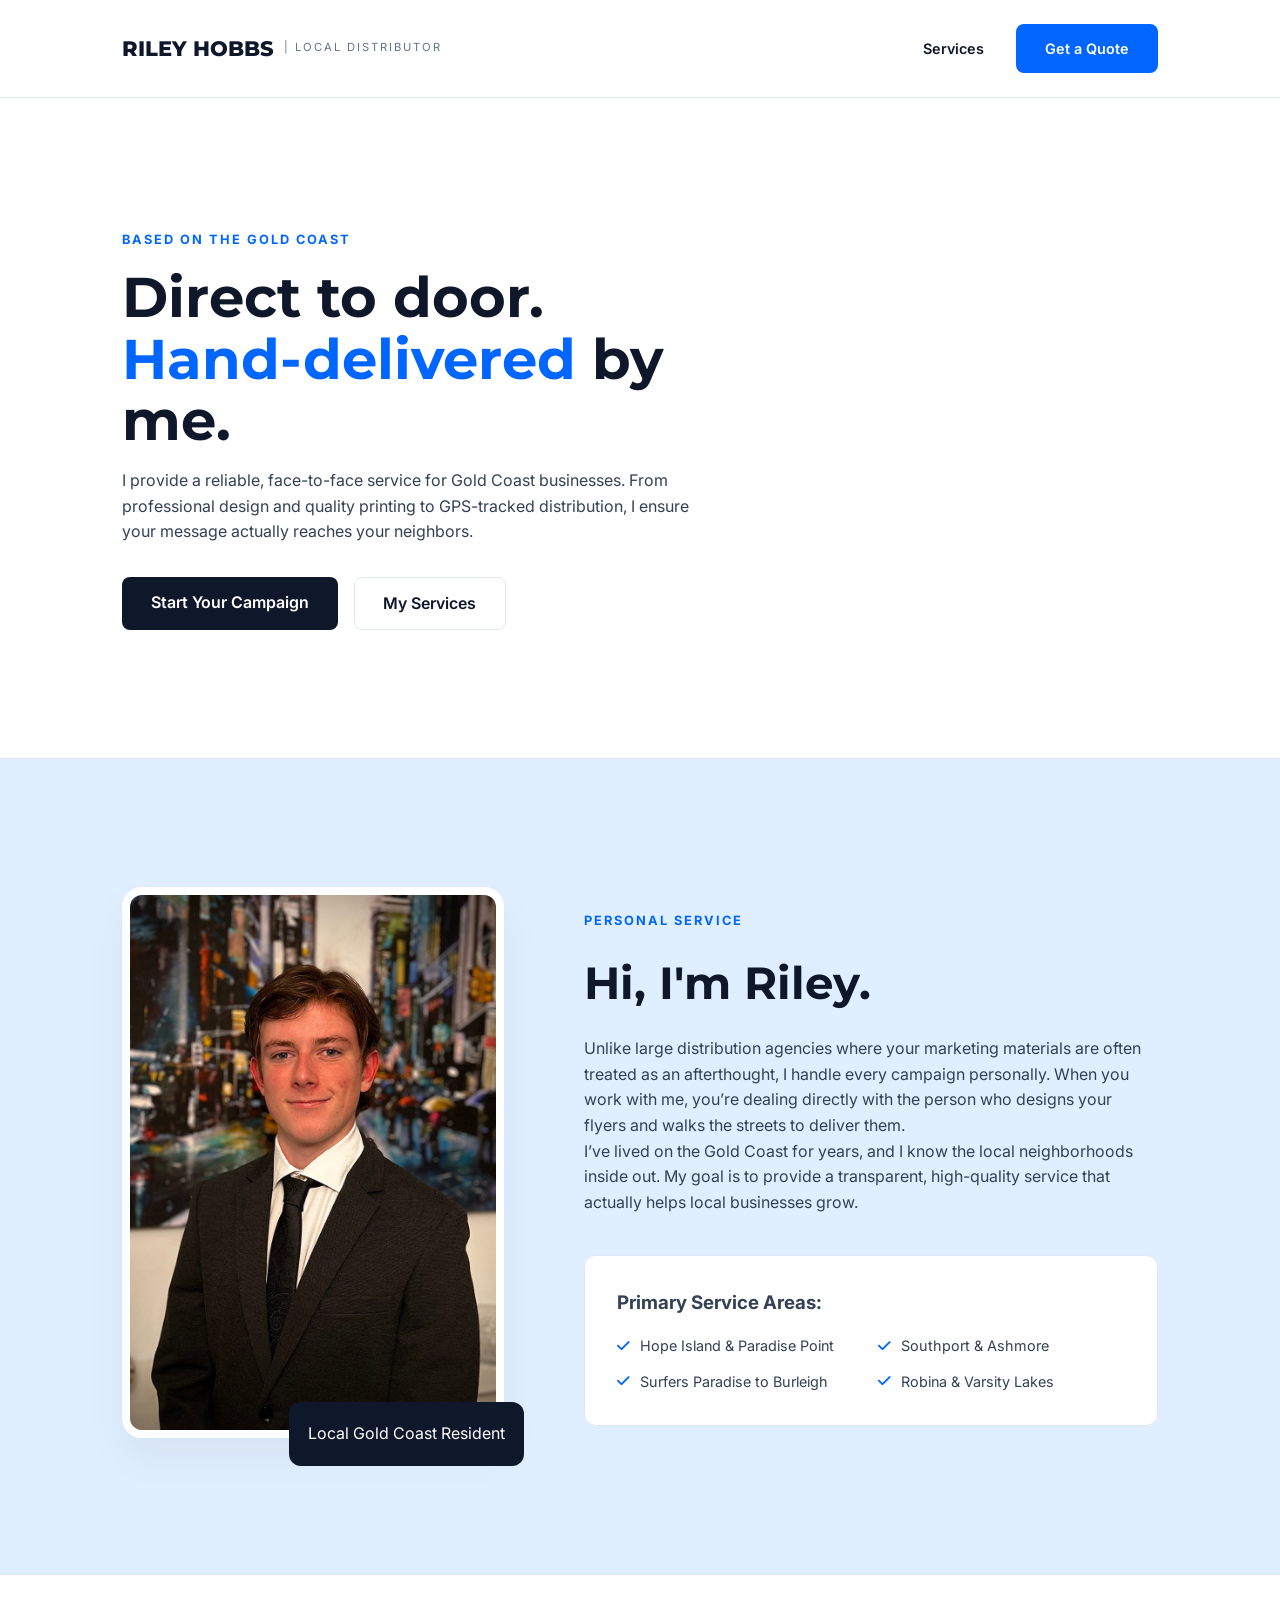
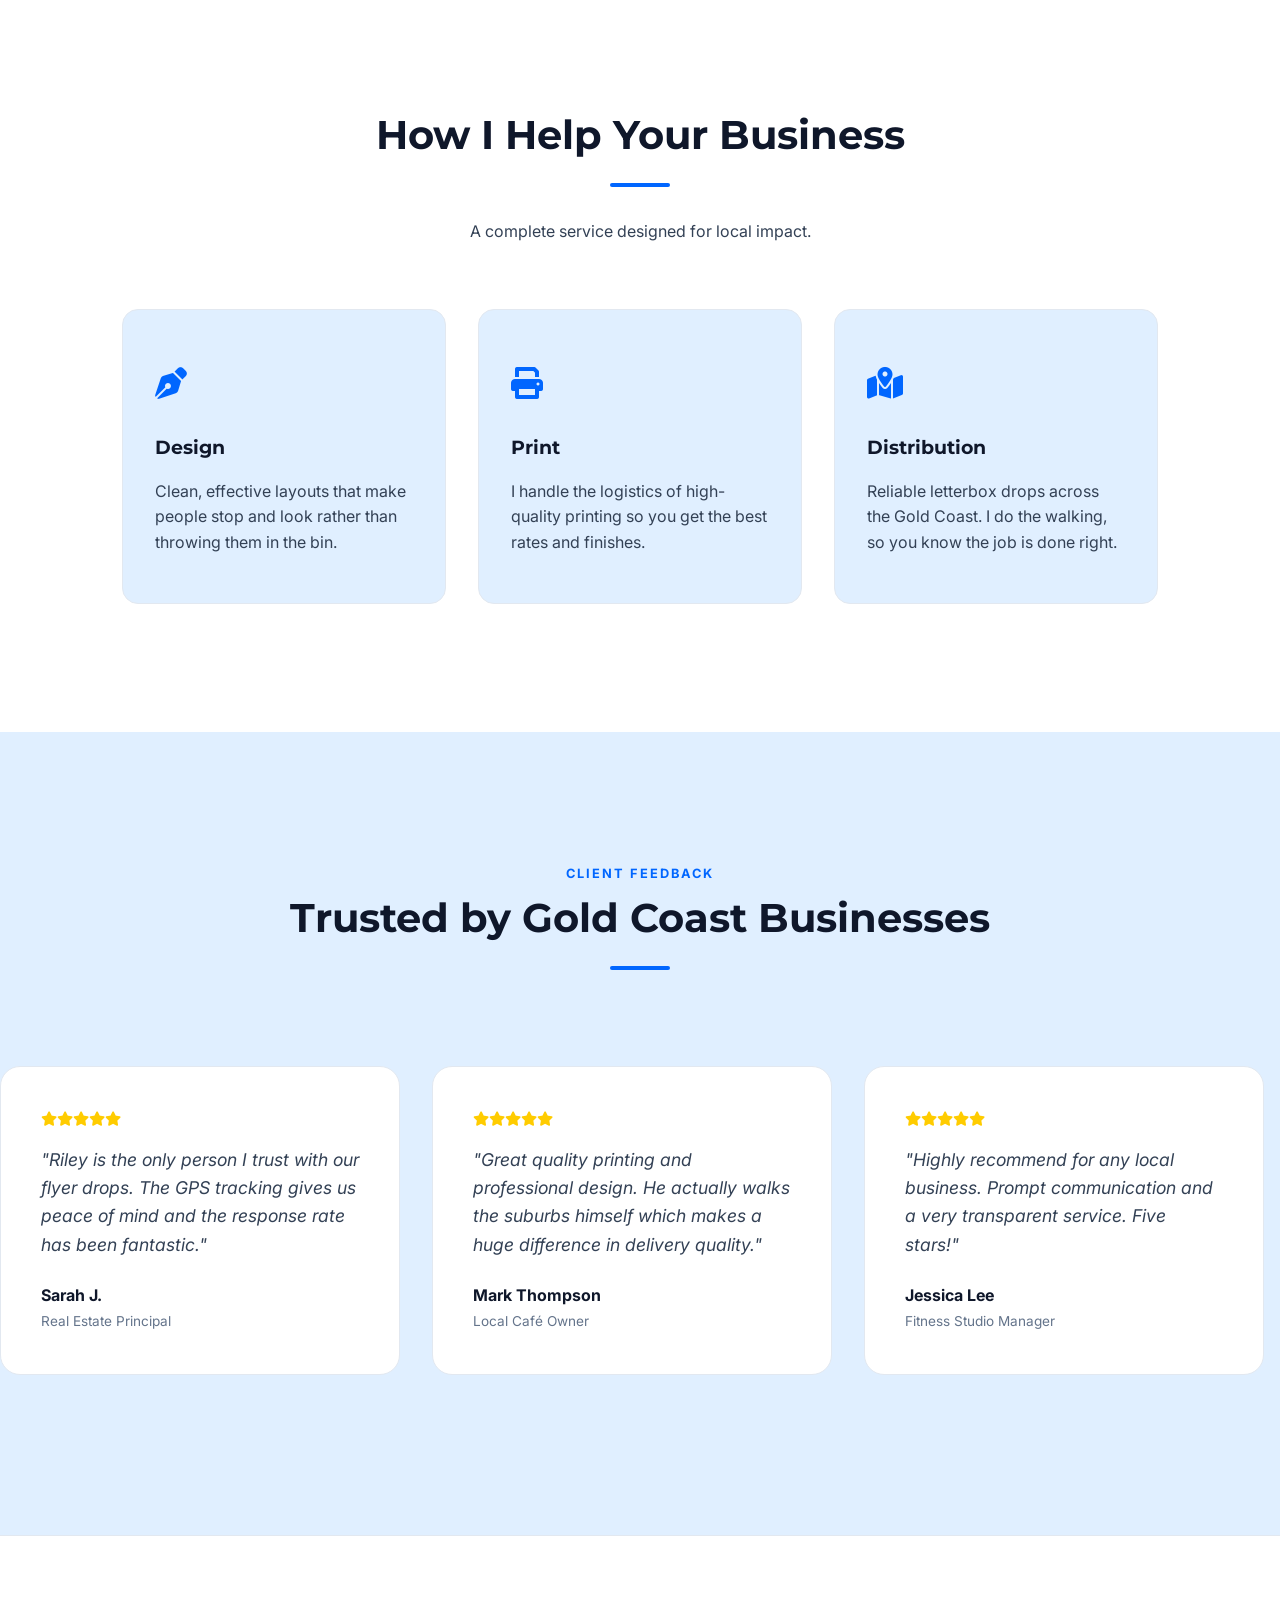
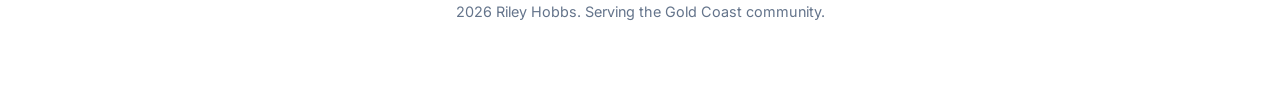
==== index.html @ b6feacd4 "Add files via upload" ====
<!DOCTYPE html>
<html lang="en">
<head>
    <meta charset="UTF-8">
    <meta name="viewport" content="width=device-width, initial-scale=1.0">
    <title>Riley Hobbs | Gold Coast Design, Print & Distribution</title>
    <link href="https://fonts.googleapis.com/css2?family=Inter:wght@300;400;500;600&family=Montserrat:wght@700;800&display=swap" rel="stylesheet">
    <link href="https://cdnjs.cloudflare.com/ajax/libs/font-awesome/6.0.0/css/all.min.css" rel="stylesheet">
    <link rel="stylesheet" href="style.css">
</head>
<body>

    <nav class="navbar">
        <div class="container nav-content">
            <div class="brand">
                <span class="name">RILEY HOBBS</span>
                <span class="tagline">| LOCAL DISTRIBUTOR</span>
            </div>
            <div class="nav-links">
                <a href="#services">Services</a>
                <a href="quote.html" class="btn-primary">Get a Quote</a>
            </div>
        </div>
    </nav>

    <header class="hero">
        <div class="container hero-grid">
            <div class="hero-text">
                <span class="subtitle">Based on the Gold Coast</span>
                <h1>Direct to door. <br><span class="accent">Hand-delivered</span> by me.</h1>
                <p>I provide a reliable, face-to-face service for Gold Coast businesses. From professional design and quality printing to GPS-tracked distribution, I ensure your message actually reaches your neighbors.</p>
                <div class="hero-btns">
                    <a href="quote.html" class="btn-dark">Start Your Campaign</a>
                    <a href="#services" class="btn-outline">My Services</a>
                </div>
            </div>
        </div>
    </header>

    <section class="meet-me">
        <div class="container meet-grid">
            <div class="profile-container">
                <img src="IMG_0851.jpg" alt="Riley Hobbs" class="profile-img">
                <div class="experience-badge">
                    <span class="years">Local</span>
                    <span class="exp-text">Gold Coast Resident</span>
                </div>
            </div>

            <div class="meet-info">
                <span class="subtitle">Personal Service</span>
                <h2>Hi, I'm Riley.</h2>
                <p>
                    Unlike large distribution agencies where your marketing materials are often treated as an afterthought, I handle every campaign personally. When you work with me, you’re dealing directly with the person who designs your flyers and walks the streets to deliver them.
                </p>
                <p>
                    I’ve lived on the Gold Coast for years, and I know the local neighborhoods inside out. My goal is to provide a transparent, high-quality service that actually helps local businesses grow.
                </p>
                
                <div class="service-areas">
                    <h3>Primary Service Areas:</h3>
                    <ul class="area-list">
                        <li><i class="fa-solid fa-check"></i> Hope Island & Paradise Point</li>
                        <li><i class="fa-solid fa-check"></i> Southport & Ashmore</li>
                        <li><i class="fa-solid fa-check"></i> Surfers Paradise to Burleigh</li>
                        <li><i class="fa-solid fa-check"></i> Robina & Varsity Lakes</li>
                    </ul>
                </div>
            </div>
        </div>
    </section>

    <section id="services" class="services bg-alt">
        <div class="container">
            <div class="section-header">
                <h2>How I Help Your Business</h2>
                <div class="header-line"></div>
                <p>A complete service designed for local impact.</p>
            </div>
            <div class="services-grid">
                <div class="card">
                    <div class="icon-box"><i class="fa-solid fa-pen-nib"></i></div>
                    <h3>Design</h3>
                    <p>Clean, effective layouts that make people stop and look rather than throwing them in the bin.</p>
                </div>
                <div class="card">
                    <div class="icon-box"><i class="fa-solid fa-print"></i></div>
                    <h3>Print</h3>
                    <p>I handle the logistics of high-quality printing so you get the best rates and finishes.</p>
                </div>
                <div class="card">
                    <div class="icon-box"><i class="fa-solid fa-map-location-dot"></i></div>
                    <h3>Distribution</h3>
                    <p>Reliable letterbox drops across the Gold Coast. I do the walking, so you know the job is done right.</p>
                </div>
            </div>
        </div>
    </section>

    <section class="testimonials">
        <div class="container">
            <div class="section-header">
                <span class="subtitle">Client Feedback</span>
                <h2>Trusted by Gold Coast Businesses</h2>
                <div class="header-line"></div>
            </div>

            <div class="testimonial-wrapper">
                <div class="testimonial-track">
                    <div class="testimonial-card">
                        <div class="stars"><i class="fas fa-star"></i><i class="fas fa-star"></i><i class="fas fa-star"></i><i class="fas fa-star"></i><i class="fas fa-star"></i></div>
                        <p>"Riley is the only person I trust with our flyer drops. The GPS tracking gives us peace of mind and the response rate has been fantastic."</p>
                        <div class="client-info">
                            <div class="client-meta">
                                <strong>Sarah J.</strong>
                                <span>Real Estate Principal</span>
                            </div>
                        </div>
                    </div>

                    <div class="testimonial-card">
                        <div class="stars"><i class="fas fa-star"></i><i class="fas fa-star"></i><i class="fas fa-star"></i><i class="fas fa-star"></i><i class="fas fa-star"></i></div>
                        <p>"Great quality printing and professional design. He actually walks the suburbs himself which makes a huge difference in delivery quality."</p>
                        <div class="client-info">
                            <div class="client-meta">
                                <strong>Mark Thompson</strong>
                                <span>Local Café Owner</span>
                            </div>
                        </div>
                    </div>

                    <div class="testimonial-card">
                        <div class="stars"><i class="fas fa-star"></i><i class="fas fa-star"></i><i class="fas fa-star"></i><i class="fas fa-star"></i><i class="fas fa-star"></i></div>
                        <p>"Highly recommend for any local business. Prompt communication and a very transparent service. Five stars!"</p>
                        <div class="client-info">
                            <div class="client-meta">
                                <strong>Jessica Lee</strong>
                                <span>Fitness Studio Manager</span>
                            </div>
                        </div>
                    </div>

                    <div class="testimonial-card">
                        <div class="stars"><i class="fas fa-star"></i><i class="fas fa-star"></i><i class="fas fa-star"></i><i class="fas fa-star"></i><i class="fas fa-star"></i></div>
                        <p>"We saw a massive uptick in foot traffic at our Helensvale store within 48 hours of Riley's drop. Professional, reliable, and actually delivers results."</p>
                        <div class="client-info">
                            <div class="client-meta">
                                <strong>David L.</strong>
                                <span>Owner, Coastal Boutique</span>
                            </div>
                        </div>
                    </div>

                    <div class="testimonial-card">
                        <div class="stars"><i class="fas fa-star"></i><i class="fas fa-star"></i><i class="fas fa-star"></i><i class="fas fa-star"></i><i class="fas fa-star"></i></div>
                        <p>"I’ve used big distribution companies before and half the flyers ended up in the bin. Riley’s attention to detail is 10/10. Worth every cent."</p>
                        <div class="client-info">
                            <div class="client-meta">
                                <strong>Tom B.</strong>
                                <span>Director, Gold Coast Landscaping</span>
                            </div>
                        </div>
                    </div>

                    <div class="testimonial-card">
                        <div class="stars"><i class="fas fa-star"></i><i class="fas fa-star"></i><i class="fas fa-star"></i><i class="fas fa-star"></i><i class="fas fa-star"></i></div>
                        <p>"The design Riley created for our yoga studio was exactly what we needed. He handled the whole process from concept to letterbox perfectly."</p>
                        <div class="client-info">
                            <div class="client-meta">
                                <strong>Chloe W.</strong>
                                <span>Studio Founder, ZenSpace</span>
                            </div>
                        </div>
                    </div>

                    <div class="testimonial-card">
                        <div class="stars"><i class="fas fa-star"></i><i class="fas fa-star"></i><i class="fas fa-star"></i><i class="fas fa-star"></i><i class="fas fa-star"></i></div>
                        <p>"Riley knows the Broadbeach area better than anyone. He helped us target the exact demographics we needed for our restaurant launch."</p>
                        <div class="client-info">
                            <div class="client-meta">
                                <strong>Antonio R.</strong>
                                <span>Manager, Little Italy Broadbeach</span>
                            </div>
                        </div>
                    </div
                </div>
            </div>
        </div>
    </section>

    <footer>
        <p> 2026 Riley Hobbs. Serving the Gold Coast community.</p>
    </footer>

</body>
</html>
---- style.css ----
/* --- Root Variables --- */
:root {
    --primary: #0066ff;        /* Pacific Blue (Buttons Only) */
    --primary-hover: #0052cc;
    --ice-blue: #e0efff;       /* Soft section background */
    --dark: #0f172a;           /* Navy/Slate for Text and Footer */
    --white: #ffffff;
    --border: #e2e8f0;
    --text-main: #334155;
    --text-muted: #64748b;
}

/* --- Base Styles --- */
* {
    margin: 0;
    padding: 0;
    box-sizing: border-box;
}

html { scroll-behavior: smooth; }

body {
    font-family: 'Inter', sans-serif;
    color: var(--text-main);
    line-height: 1.6;
    background-color: var(--white);
}

.container {
    max-width: 1100px;
    margin: 0 auto;
    padding: 0 2rem;
}

.container.narrow { max-width: 800px; }

/* --- Navigation --- */
.navbar {
    padding: 1.5rem 0;
    background: var(--white);
    position: sticky;
    top: 0;
    z-index: 1000;
    border-bottom: 1px solid var(--border);
}

.nav-content {
    display: flex;
    justify-content: space-between;
    align-items: center;
}

.brand { display: flex; align-items: center; gap: 10px; text-decoration: none; }
.brand .name {
    font-family: 'Montserrat', sans-serif;
    font-weight: 800;
    font-size: 1.3rem;
    color: var(--dark);
}

.brand .tagline {
    font-size: 0.7rem;
    letter-spacing: 2px;
    color: var(--text-muted);
}

.nav-links { display: flex; align-items: center; gap: 2rem; }
.nav-links a { text-decoration: none; color: var(--dark); font-weight: 600; font-size: 0.9rem; }

/* --- Buttons (The only place for Pacific Blue) --- */
.btn-primary, .btn-submit {
    background: var(--primary);
    color: white !important;
    padding: 0.8rem 1.8rem;
    border-radius: 8px;
    font-weight: 600;
    text-decoration: none;
    transition: all 0.3s ease;
    cursor: pointer;
    border: none;
    display: inline-block;
}

.btn-primary:hover, .btn-submit:hover {
    background: var(--primary-hover);
    transform: translateY(-2px);
    box-shadow: 0 4px 12px rgba(0, 102, 255, 0.3);
}

.btn-dark { 
    background: var(--dark); 
    color: white; 
    padding: 0.8rem 1.8rem;
    border-radius: 8px;
    text-decoration: none;
    font-weight: 600;
    transition: 0.3s;
}

.btn-outline { 
    border: 1px solid var(--border); 
    padding: 0.8rem 1.8rem; 
    border-radius: 8px; 
    color: var(--dark); 
    font-weight: 600; 
    text-decoration: none; 
    transition: 0.3s;
}
.btn-outline:hover { background: var(--ice-blue); }

/* --- Hero Section (White) --- */
.hero { padding: 8rem 0; background-color: var(--white); }
.hero-grid { display: grid; grid-template-columns: 1.2fr 0.8fr; gap: 4rem; align-items: center; }
.subtitle { font-weight: 700; font-size: 0.8rem; color: var(--primary); text-transform: uppercase; letter-spacing: 2px; }
.hero h1 { font-family: 'Montserrat', sans-serif; font-size: 3.5rem; line-height: 1.1; color: var(--dark); margin: 1rem 0; }
.accent { color: var(--primary); }
.hero-btns { display: flex; gap: 1rem; margin-top: 2rem; }
.hero-image {
    background: var(--ice-blue);
    height: 400px;
    border-radius: 24px;
    display: flex;
    justify-content: center;
    align-items: center;
    color: #cbd5e1;
    font-size: 6rem;
    border: 1px solid var(--border);
}

/* --- Meet Me Section (Ice Blue) --- */
.meet-me {
    background-color: var(--ice-blue);
    padding: 8rem 0;
    border-top: 1px solid var(--border);
    border-bottom: 1px solid var(--border);
}

.meet-grid { display: grid; grid-template-columns: 0.8fr 1.2fr; gap: 5rem; align-items: center; }
.profile-container { position: relative; }
.profile-img {
    width: 100%;
    border-radius: 20px;
    box-shadow: 0 20px 40px rgba(0,0,0,0.05);
    border: 8px solid var(--white);
}

.experience-badge {
    position: absolute;
    bottom: -20px;
    right: -20px;
    background: var(--dark); /* Changed to Dark for a premium look */
    color: white;
    padding: 1.2rem;
    border-radius: 12px;
    text-align: center;
}

.meet-info h2 { font-family: 'Montserrat', sans-serif; font-size: 2.8rem; color: var(--dark); margin: 1rem 0; }
.service-areas {
    margin-top: 2.5rem;
    background: var(--white);
    padding: 2rem;
    border-radius: 12px;
    border: 1px solid var(--border);
}

.area-list { list-style: none; display: grid; grid-template-columns: 1fr 1fr; gap: 0.8rem; margin-top: 1rem;}
.area-list li { font-size: 0.9rem; display: flex; align-items: center; gap: 10px; }
.area-list i { color: var(--primary); }

/* --- Services Section (White) --- */
.services { 
    background-color: var(--white); 
    padding: 8rem 0; 
}

.section-header { text-align: center; margin-bottom: 4rem; }
.section-header h2 { font-family: 'Montserrat', sans-serif; font-size: 2.5rem; color: var(--dark); margin-bottom: 1rem; }
.header-line { width: 60px; height: 4px; background: var(--primary); margin: 0 auto 2rem; border-radius: 2px; }

.services-grid { display: grid; grid-template-columns: repeat(auto-fit, minmax(300px, 1fr)); gap: 2rem; }

.card {
    background: var(--ice-blue); /* Cards contrast against white background */
    padding: 3rem 2rem;
    border-radius: 16px;
    color: var(--text-main);
    border: 1px solid var(--border);
    transition: 0.3s ease;
}

.card:hover { transform: translateY(-10px); box-shadow: 0 10px 30px rgba(0, 0, 0, 0.05); border-color: var(--primary); }
.card h3 { font-family: 'Montserrat', sans-serif; color: var(--dark); margin-bottom: 1rem; }
.icon-box { font-size: 2rem; color: var(--primary); margin-bottom: 1.5rem; }

/* --- Footer Area (Ice Blue) --- */
.footer-contact-cta {
    background-color: var(--ice-blue);
    padding: 6rem 0;
    text-align: center;
    border-top: 1px solid var(--border);
}

footer {
    padding: 4rem 0;
    text-align: center;
    background-color: var(--white);
    color: var(--text-muted);
    font-size: 0.9rem;
    border-top: 1px solid var(--border);
}

/* --- Map/Form Specifics (For quote.html) --- */
.quote-page-wrapper { background-color: var(--ice-blue); }
.contact-card {
    background: var(--white);
    padding: 4rem;
    border-radius: 24px;
    border: 1px solid var(--border);
    box-shadow: 0 10px 30px rgba(0,0,0,0.05);
}

input, textarea, .custom-select {
    width: 100%;
    background: var(--white);
    border: 1px solid var(--border);
    padding: 1rem;
    color: var(--dark);
    border-radius: 8px;
    outline: none;
}
input:focus, textarea:focus { border-color: var(--primary); }

/* --- Responsive --- */
@media (max-width: 768px) {
    .hero-grid, .meet-grid, .area-list { grid-template-columns: 1fr; }
    .hero h1 { font-size: 2.8rem; }
    .hero-image { display: none; }
}

/* --- Testimonials Section --- */
.testimonials {
    padding: 8rem 0;
    background-color: var(--ice-blue);
    overflow: hidden; /* Important for the marquee effect */
}

.testimonial-wrapper {
    width: 100vw; /* Spans entire screen width */
    position: relative;
    left: 50%;
    right: 50%;
    margin-left: -50vw;
    margin-right: -50vw;
    padding: 2rem 0;
}

.testimonial-track {
    display: flex;
    gap: 2rem;
    width: 100vw;
    /* 40s is a good speed for 7-14 cards. Adjust to your liking. */
    animation: scrollInfinite 40s linear infinite;
}

.testimonial-track:hover {
    animation-play-state: paused; /* Allows users to stop and read */
}

.testimonial-card {
    flex-shrink: 0; /* Prevents the browser from squishing the cards */
    width: 400px;
    background: var(--white);
    padding: 2.5rem;
    border-radius: 20px;
    border: 1px solid var(--border);
}

.stars {
    color: #ffcc00; /* Gold */
    margin-bottom: 1rem;
    font-size: 0.9rem;
}

.testimonial-card p {
    font-style: italic;
    color: var(--text-main);
    font-size: 1.1rem;
    margin-bottom: 1.5rem;
}

.client-meta strong {
    display: block;
    color: var(--dark);
    font-size: 1rem;
}

.client-meta span {
    font-size: 0.85rem;
    color: var(--text-muted);
}

/* The Animation */
@keyframes scrollInfinite {
    0% {
        transform: translateX(0);
    }
    100% {
        /* This moves the track by exactly half its width */
        transform: translateX(-50%);
    }
}

/* Mobile Adjustments */
@media (max-width: 768px) {
    .testimonial-card {
        width: 300px;
    }
}
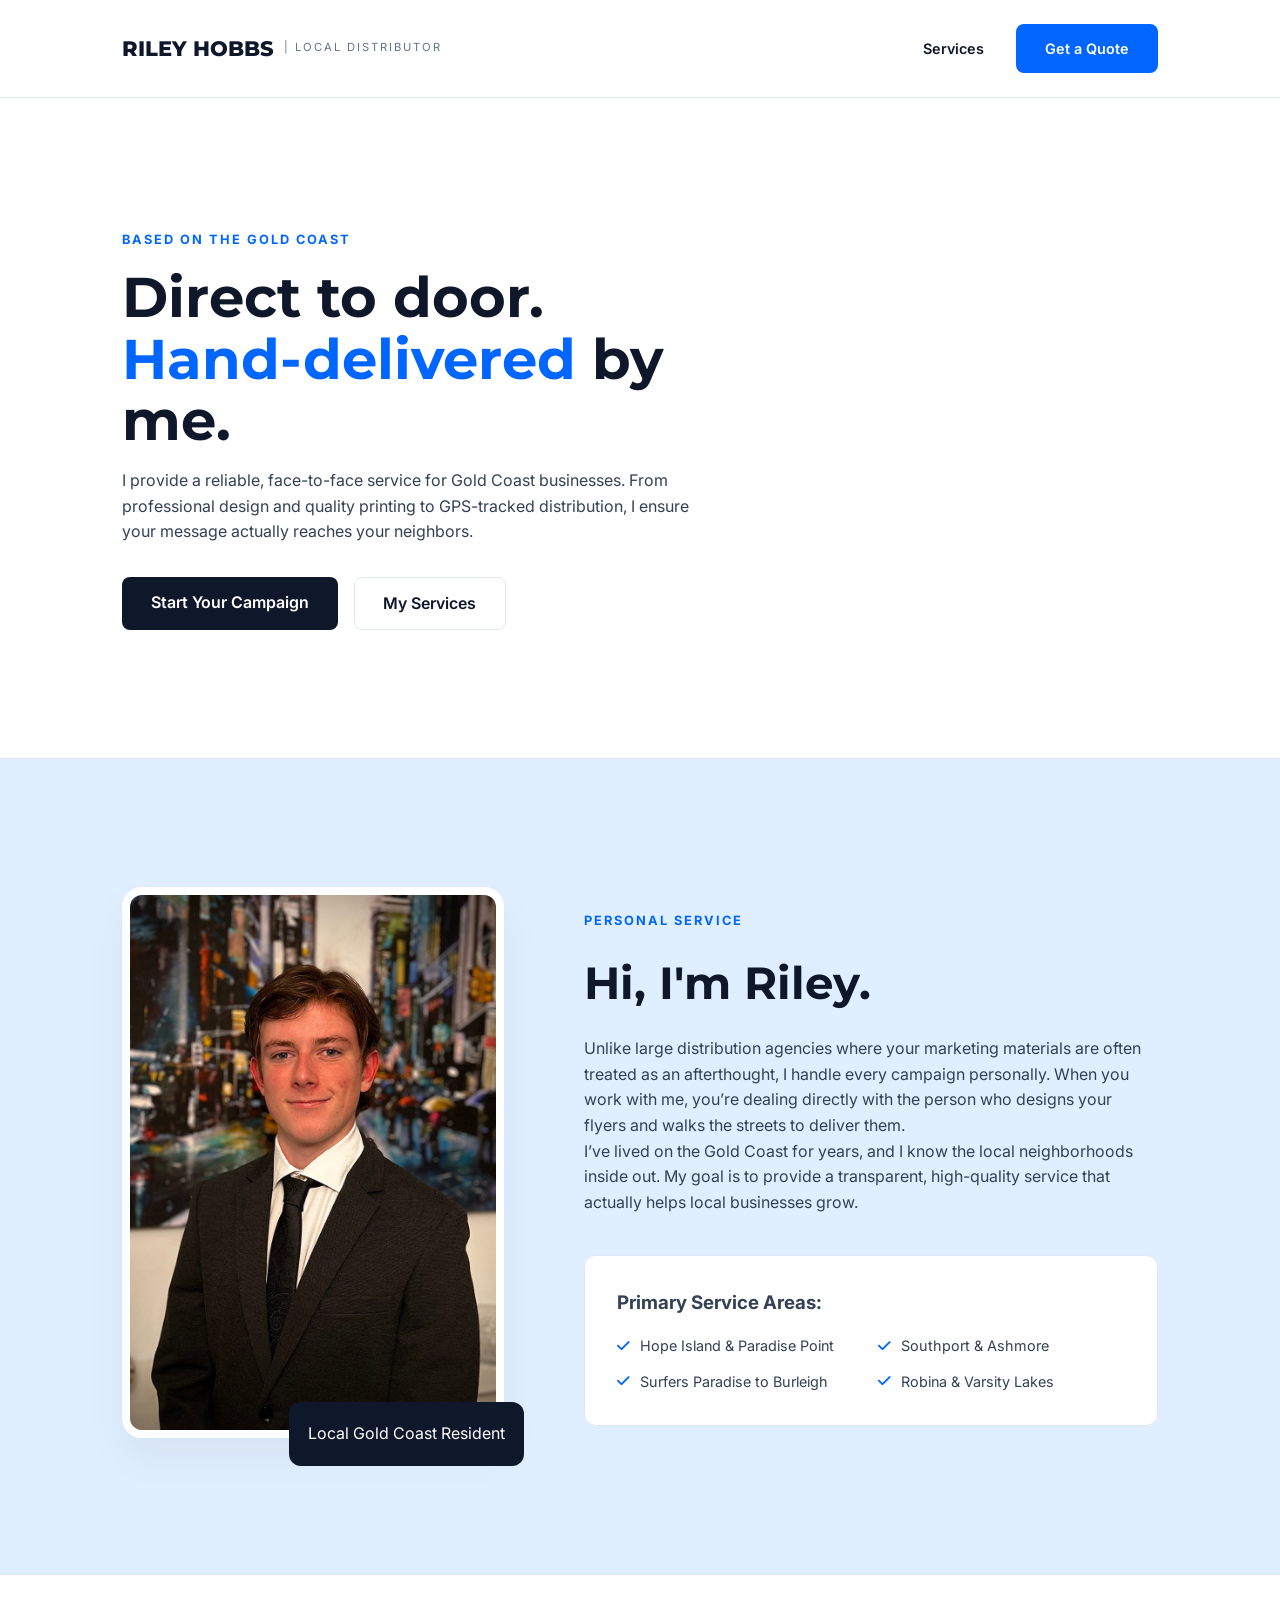
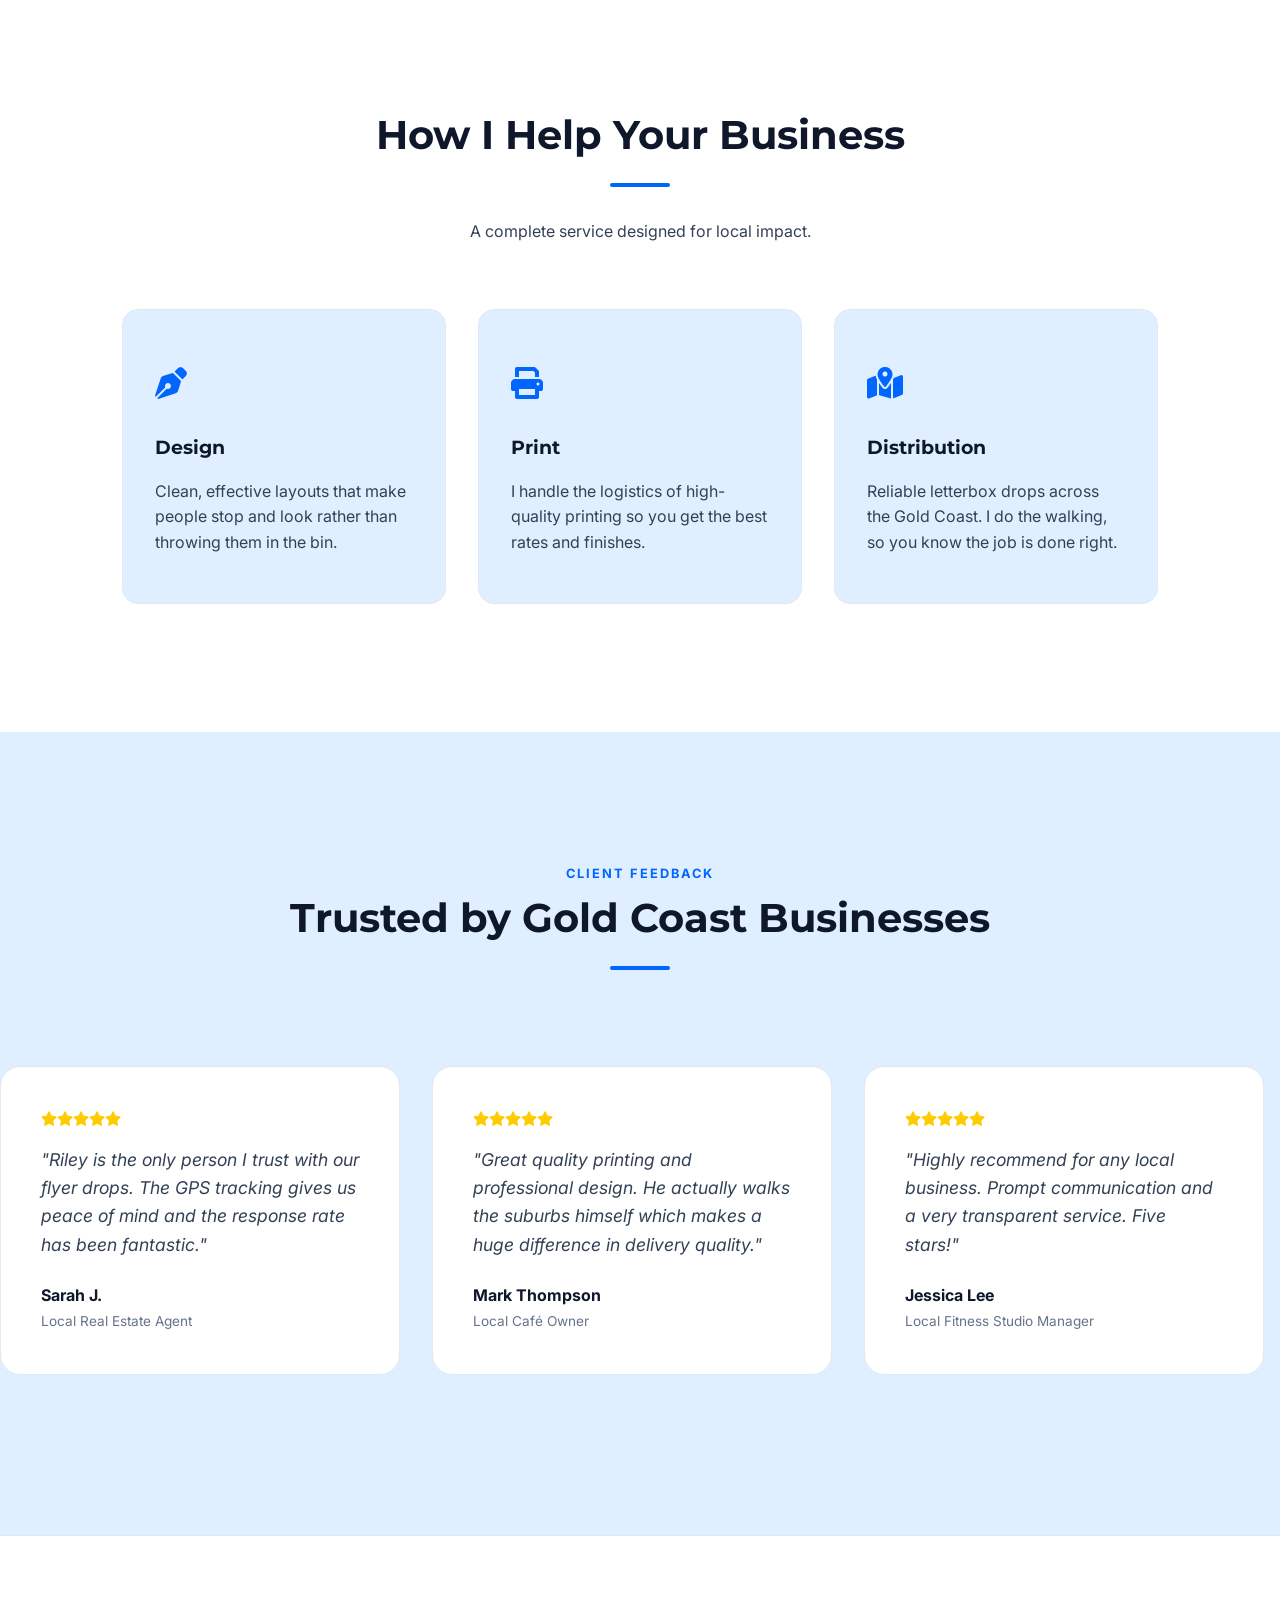
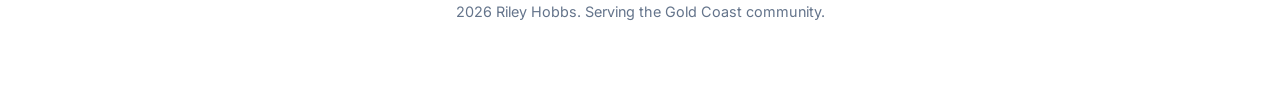
==== commit 5dcfbdf6: "Add files via upload" ====
--- a/index.html
+++ b/index.html
@@ -113,7 +113,7 @@
                         <div class="client-info">
                             <div class="client-meta">
                                 <strong>Sarah J.</strong>
-                                <span>Real Estate Principal</span>
+                                <span>Local Real Estate Agent</span>
                             </div>
                         </div>
                     </div>
@@ -135,7 +135,7 @@
                         <div class="client-info">
                             <div class="client-meta">
                                 <strong>Jessica Lee</strong>
-                                <span>Fitness Studio Manager</span>
+                                <span>Local Fitness Studio Manager</span>
                             </div>
                         </div>
                     </div>
@@ -146,7 +146,7 @@
                         <div class="client-info">
                             <div class="client-meta">
                                 <strong>David L.</strong>
-                                <span>Owner, Coastal Boutique</span>
+                                <span>Local Flower Shop Owner</span>
                             </div>
                         </div>
                     </div>
@@ -157,7 +157,7 @@
                         <div class="client-info">
                             <div class="client-meta">
                                 <strong>Tom B.</strong>
-                                <span>Director, Gold Coast Landscaping</span>
+                                <span>Local Landscaping Director</span>
                             </div>
                         </div>
                     </div>
@@ -168,7 +168,7 @@
                         <div class="client-info">
                             <div class="client-meta">
                                 <strong>Chloe W.</strong>
-                                <span>Studio Founder, ZenSpace</span>
+                                <span>Local Yoga Studio Founder</span>
                             </div>
                         </div>
                     </div>
@@ -179,7 +179,7 @@
                         <div class="client-info">
                             <div class="client-meta">
                                 <strong>Antonio R.</strong>
-                                <span>Manager, Little Italy Broadbeach</span>
+                                <span>Local Italian Restaurant Owner</span>
                             </div>
                         </div>
                     </div
